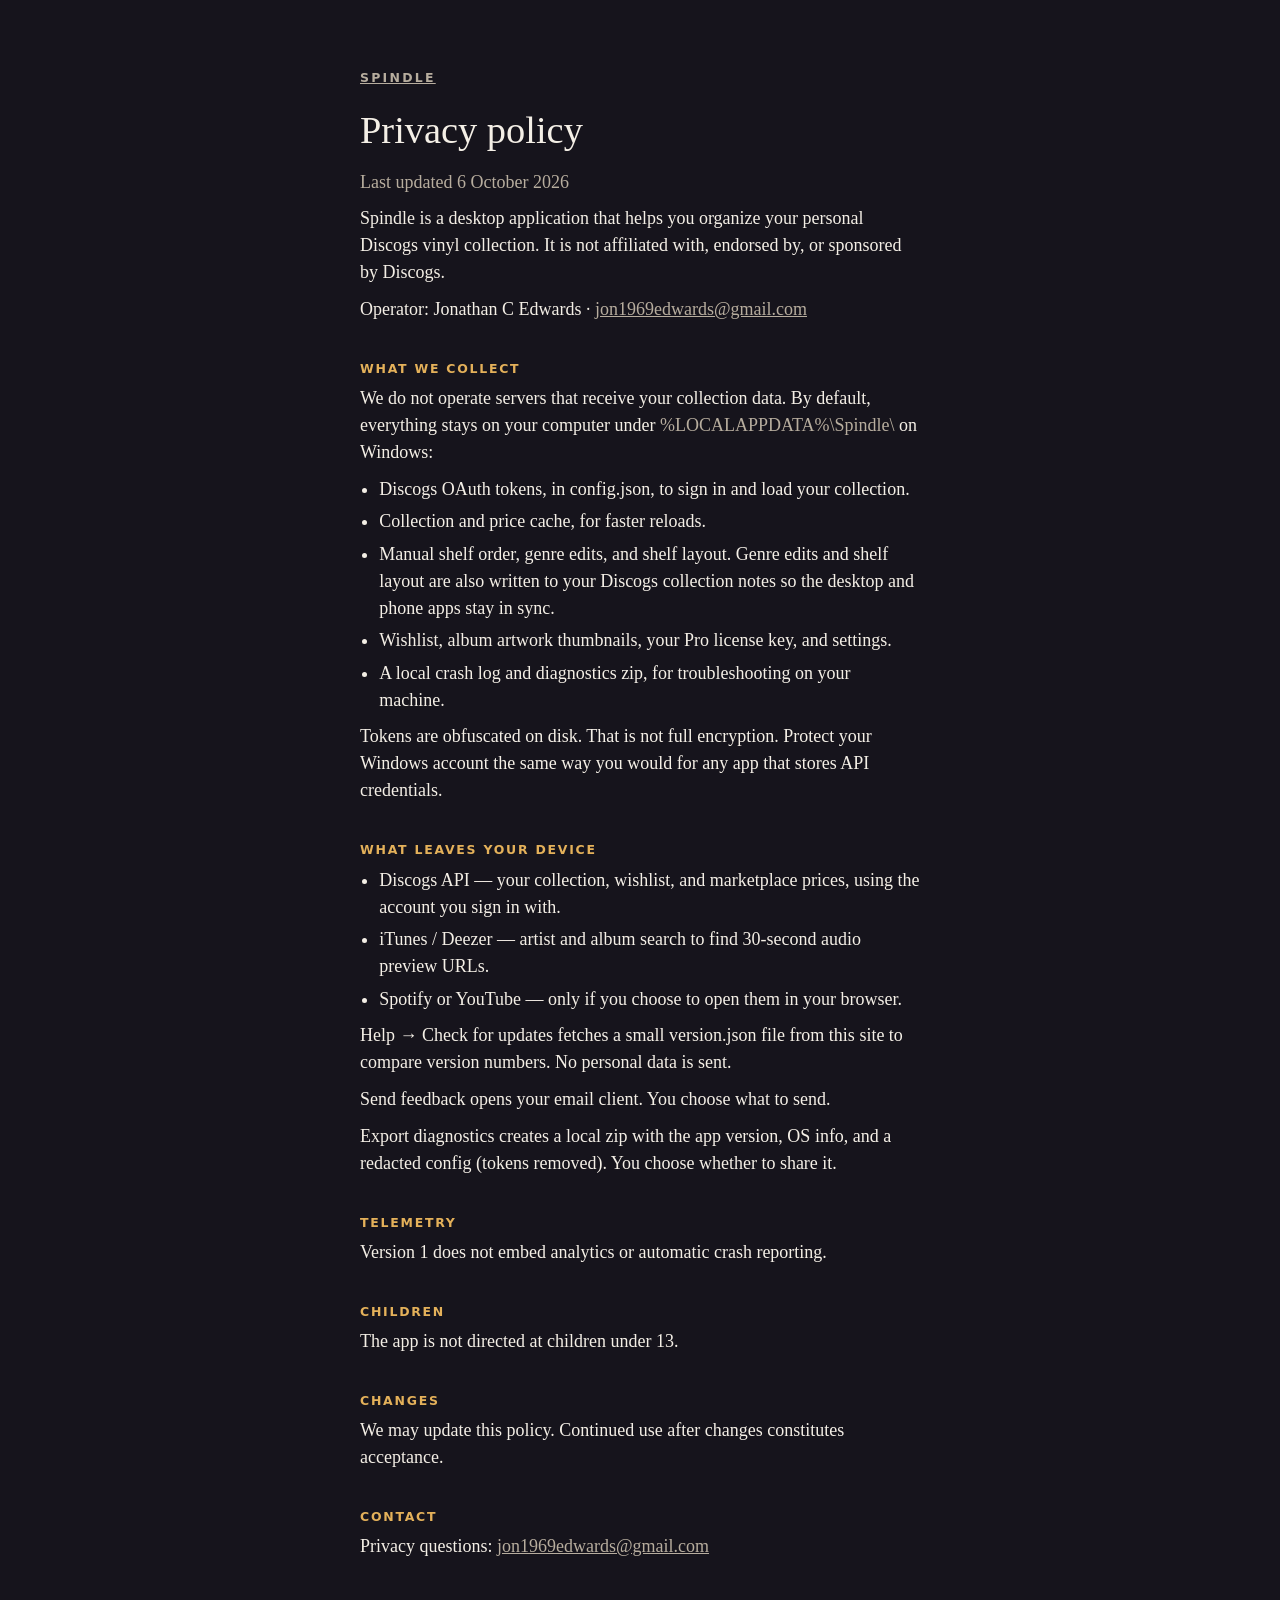
==== privacy.html @ 5f663c20 "Add the public Spindle page and update manifest. Co-authored-by: Cursor <cursoragent@cursor.com>" ====
<!DOCTYPE html>
<html lang="en">
<head>
  <meta charset="utf-8">
  <meta name="viewport" content="width=device-width, initial-scale=1">
  <title>Privacy policy — Spindle</title>
  <link rel="stylesheet" href="styles.css">
</head>
<body>
  <main>
    <p class="mark"><a href="index.html">Spindle</a></p>
    <h1>Privacy policy</h1>
    <p class="note">Last updated 6 October 2026</p>
    <p>
      Spindle is a desktop application that helps you organize your personal Discogs vinyl collection.
      It is not affiliated with, endorsed by, or sponsored by Discogs.
    </p>
    <p>Operator: Jonathan C Edwards · <a href="mailto:jon1969edwards@gmail.com">jon1969edwards@gmail.com</a></p>

    <h2>What we collect</h2>
    <p>
      We do not operate servers that receive your collection data. By default, everything stays on your
      computer under <span class="note">%LOCALAPPDATA%\Spindle\</span> on Windows:
    </p>
    <ul>
      <li>Discogs OAuth tokens, in config.json, to sign in and load your collection.</li>
      <li>Collection and price cache, for faster reloads.</li>
      <li>Manual shelf order, genre edits, and shelf layout. Genre edits and shelf layout are also written to your Discogs collection notes so the desktop and phone apps stay in sync.</li>
      <li>Wishlist, album artwork thumbnails, your Pro license key, and settings.</li>
      <li>A local crash log and diagnostics zip, for troubleshooting on your machine.</li>
    </ul>
    <p>
      Tokens are obfuscated on disk. That is not full encryption. Protect your Windows account the same way you would for any app that stores API credentials.
    </p>

    <h2>What leaves your device</h2>
    <ul>
      <li>Discogs API — your collection, wishlist, and marketplace prices, using the account you sign in with.</li>
      <li>iTunes / Deezer — artist and album search to find 30-second audio preview URLs.</li>
      <li>Spotify or YouTube — only if you choose to open them in your browser.</li>
    </ul>
    <p>
      Help → Check for updates fetches a small version.json file from this site to compare version numbers. No personal data is sent.
    </p>
    <p>Send feedback opens your email client. You choose what to send.</p>
    <p>
      Export diagnostics creates a local zip with the app version, OS info, and a redacted config (tokens removed). You choose whether to share it.
    </p>

    <h2>Telemetry</h2>
    <p>Version 1 does not embed analytics or automatic crash reporting.</p>

    <h2>Children</h2>
    <p>The app is not directed at children under 13.</p>

    <h2>Changes</h2>
    <p>We may update this policy. Continued use after changes constitutes acceptance.</p>

    <h2>Contact</h2>
    <p>Privacy questions: <a href="mailto:jon1969edwards@gmail.com">jon1969edwards@gmail.com</a></p>
  </main>
</body>
</html>
---- styles.css ----
:root {
  color-scheme: dark;
  --bg: #16141c;
  --ink: #f4efe6;
  --muted: #b7ad9e;
  --line: #3a342c;
  --accent: #e4b15a;
}

* { box-sizing: border-box; }

body {
  margin: 0;
  background: var(--bg);
  color: var(--ink);
  font: 18px/1.5 Georgia, "Iowan Old Style", Palatino, serif;
}

main {
  max-width: 38rem;
  margin: 0 auto;
  padding: 4.5rem 1.5rem 5rem;
}

.mark {
  margin: 0 0 1.5rem;
  letter-spacing: 0.18em;
  text-transform: uppercase;
  font: 600 0.78rem/1 system-ui, sans-serif;
  color: var(--accent);
}

h1 {
  margin: 0 0 1rem;
  font-size: 2.4rem;
  font-weight: 500;
  line-height: 1.15;
}

h2 {
  margin: 2.5rem 0 0.4rem;
  font: 600 0.78rem/1 system-ui, sans-serif;
  letter-spacing: 0.14em;
  text-transform: uppercase;
  color: var(--accent);
}

p { margin: 0.6rem 0; }

ul {
  margin: 0.6rem 0;
  padding-left: 1.2rem;
}

li { margin: 0.35rem 0; }

.lead { font-size: 1.15rem; }

.note, a { color: var(--muted); }

a:hover { color: var(--ink); }

.button {
  display: inline-block;
  margin-top: 0.4rem;
  padding: 0.55rem 0.9rem;
  border: 1px solid var(--line);
  color: var(--ink);
  text-decoration: none;
  font: 600 0.95rem/1 system-ui, sans-serif;
}

.button:hover { border-color: var(--accent); color: var(--ink); }
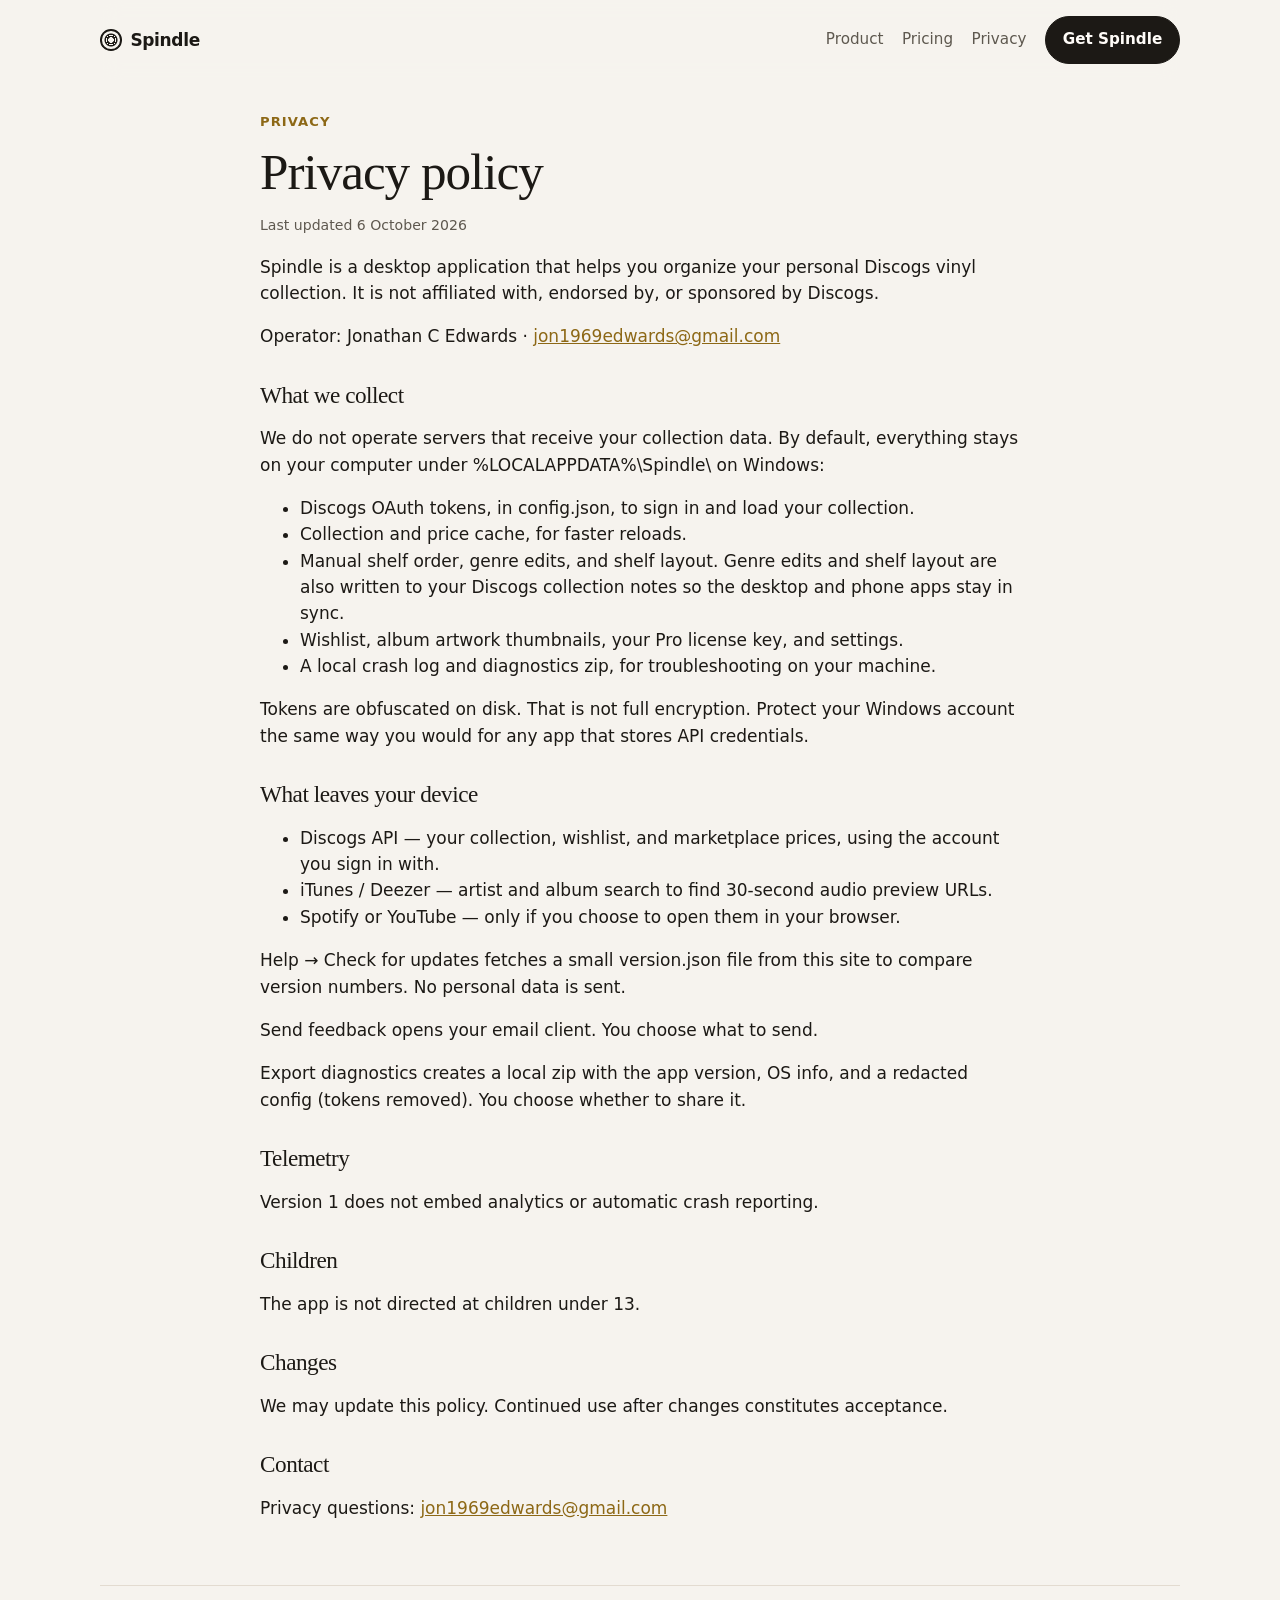
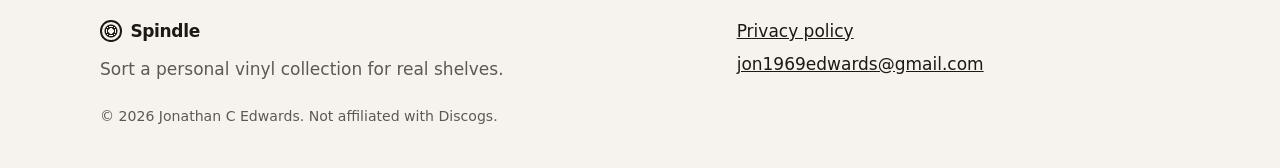
==== commit 13a02b55: "Restyle the public page as a product site. Co-authored-by: Cursor <cursoragent@cursor.com>" ====
--- a/privacy.html
+++ b/privacy.html
@@ -7,10 +7,23 @@
   <link rel="stylesheet" href="styles.css">
 </head>
 <body>
-  <main>
-    <p class="mark"><a href="index.html">Spindle</a></p>
+  <header class="site-header">
+    <a class="brand" href="index.html">
+      <span class="brand-mark" aria-hidden="true"></span>
+      Spindle
+    </a>
+    <nav class="nav">
+      <a href="index.html#product">Product</a>
+      <a href="index.html#pricing">Pricing</a>
+      <a href="privacy.html">Privacy</a>
+      <a class="nav-cta" href="index.html#download">Get Spindle</a>
+    </nav>
+  </header>
+
+  <main class="page">
+    <p class="eyebrow">Privacy</p>
     <h1>Privacy policy</h1>
-    <p class="note">Last updated 6 October 2026</p>
+    <p class="fine">Last updated 6 October 2026</p>
     <p>
       Spindle is a desktop application that helps you organize your personal Discogs vinyl collection.
       It is not affiliated with, endorsed by, or sponsored by Discogs.
@@ -20,7 +33,7 @@
     <h2>What we collect</h2>
     <p>
       We do not operate servers that receive your collection data. By default, everything stays on your
-      computer under <span class="note">%LOCALAPPDATA%\Spindle\</span> on Windows:
+      computer under %LOCALAPPDATA%\Spindle\ on Windows:
     </p>
     <ul>
       <li>Discogs OAuth tokens, in config.json, to sign in and load your collection.</li>
@@ -59,5 +72,20 @@
     <h2>Contact</h2>
     <p>Privacy questions: <a href="mailto:jon1969edwards@gmail.com">jon1969edwards@gmail.com</a></p>
   </main>
+
+  <footer class="site-footer">
+    <div>
+      <a class="brand" href="index.html">
+        <span class="brand-mark" aria-hidden="true"></span>
+        Spindle
+      </a>
+      <p>Sort a personal vinyl collection for real shelves.</p>
+    </div>
+    <div>
+      <a href="privacy.html">Privacy policy</a>
+      <a href="mailto:jon1969edwards@gmail.com">jon1969edwards@gmail.com</a>
+    </div>
+    <p class="fine">© 2026 Jonathan C Edwards. Not affiliated with Discogs.</p>
+  </footer>
 </body>
 </html>
--- a/styles.css
+++ b/styles.css
@@ -1,73 +1,369 @@
 :root {
-  color-scheme: dark;
-  --bg: #16141c;
-  --ink: #f4efe6;
-  --muted: #b7ad9e;
-  --line: #3a342c;
-  --accent: #e4b15a;
+  color-scheme: light;
+  --bg: #f6f3ee;
+  --paper: #fffcf8;
+  --ink: #1c1915;
+  --muted: #5e584f;
+  --line: #e3dbd0;
+  --gold: #8d6816;
+  --gold-soft: #f3e6c4;
+  --shadow: 0 18px 50px rgba(40, 28, 12, 0.08);
+  --sans: "Segoe UI", system-ui, sans-serif;
+  --serif: Georgia, "Iowan Old Style", Palatino, serif;
 }
 
 * { box-sizing: border-box; }
+
+html { scroll-behavior: smooth; }
 
 body {
   margin: 0;
   background: var(--bg);
   color: var(--ink);
-  font: 18px/1.5 Georgia, "Iowan Old Style", Palatino, serif;
-}
-
-main {
-  max-width: 38rem;
-  margin: 0 auto;
-  padding: 4.5rem 1.5rem 5rem;
-}
-
-.mark {
-  margin: 0 0 1.5rem;
-  letter-spacing: 0.18em;
-  text-transform: uppercase;
-  font: 600 0.78rem/1 system-ui, sans-serif;
-  color: var(--accent);
-}
-
-h1 {
-  margin: 0 0 1rem;
-  font-size: 2.4rem;
-  font-weight: 500;
-  line-height: 1.15;
-}
-
-h2 {
-  margin: 2.5rem 0 0.4rem;
-  font: 600 0.78rem/1 system-ui, sans-serif;
-  letter-spacing: 0.14em;
-  text-transform: uppercase;
-  color: var(--accent);
-}
-
-p { margin: 0.6rem 0; }
-
-ul {
-  margin: 0.6rem 0;
-  padding-left: 1.2rem;
-}
-
-li { margin: 0.35rem 0; }
-
-.lead { font-size: 1.15rem; }
-
-.note, a { color: var(--muted); }
-
-a:hover { color: var(--ink); }
-
-.button {
-  display: inline-block;
-  margin-top: 0.4rem;
-  padding: 0.55rem 0.9rem;
-  border: 1px solid var(--line);
+  font: 17px/1.55 var(--sans);
+}
+
+a { color: inherit; }
+
+img { max-width: 100%; }
+
+.site-header,
+.site-footer,
+.hero,
+.section {
+  width: min(1080px, calc(100% - 2.5rem));
+  margin-inline: auto;
+}
+
+.site-header {
+  display: flex;
+  align-items: center;
+  justify-content: space-between;
+  gap: 1rem;
+  padding: 1rem 0;
+  position: sticky;
+  top: 0;
+  z-index: 2;
+  background: color-mix(in srgb, var(--bg) 92%, transparent);
+  backdrop-filter: blur(10px);
+}
+
+.brand {
+  display: inline-flex;
+  align-items: center;
+  gap: 0.55rem;
   color: var(--ink);
   text-decoration: none;
-  font: 600 0.95rem/1 system-ui, sans-serif;
-}
-
-.button:hover { border-color: var(--accent); color: var(--ink); }
+  font-weight: 700;
+  letter-spacing: -0.02em;
+}
+
+.brand-mark {
+  width: 1.35rem;
+  height: 1.35rem;
+  border-radius: 50%;
+  background:
+    radial-gradient(circle at 50% 50%, var(--bg) 0 18%, var(--ink) 19% 28%, transparent 29%),
+    repeating-radial-gradient(circle at 50% 50%, var(--ink) 0 1px, transparent 2px 5px);
+  box-shadow: inset 0 0 0 2px var(--ink);
+}
+
+.nav {
+  display: flex;
+  align-items: center;
+  gap: 1.15rem;
+  font-size: 0.95rem;
+}
+
+.nav a { color: var(--muted); text-decoration: none; }
+.nav a:hover { color: var(--ink); }
+
+.nav-cta,
+.button {
+  display: inline-flex;
+  align-items: center;
+  justify-content: center;
+  padding: 0.7rem 1.05rem;
+  border-radius: 999px;
+  background: var(--ink);
+  color: var(--paper) !important;
+  text-decoration: none;
+  font-weight: 650;
+  border: 1px solid var(--ink);
+}
+
+.button-ghost {
+  background: transparent;
+  color: var(--ink) !important;
+}
+
+.button:hover { background: #000; }
+.button-ghost:hover { background: var(--paper); }
+
+.hero {
+  display: grid;
+  grid-template-columns: 1.15fr 0.85fr;
+  gap: 3rem;
+  align-items: center;
+  padding: 3.2rem 0 4.5rem;
+}
+
+.eyebrow {
+  margin: 0 0 0.8rem;
+  color: var(--gold);
+  font-size: 0.82rem;
+  font-weight: 700;
+  letter-spacing: 0.08em;
+  text-transform: uppercase;
+}
+
+h1, h2, h3 { font-family: var(--serif); font-weight: 500; letter-spacing: -0.02em; }
+
+h1 {
+  margin: 0;
+  font-size: clamp(2.5rem, 5vw, 4.1rem);
+  line-height: 1.05;
+}
+
+.lede {
+  margin: 1.1rem 0 0;
+  max-width: 38rem;
+  color: var(--muted);
+  font-size: 1.12rem;
+}
+
+.hero-actions {
+  display: flex;
+  flex-wrap: wrap;
+  gap: 0.7rem;
+  margin-top: 1.5rem;
+}
+
+.fine {
+  margin: 1rem 0 0;
+  color: var(--muted);
+  font-size: 0.88rem;
+}
+
+.hero-stage { display: flex; justify-content: center; }
+
+.cabinet {
+  width: min(100%, 360px);
+  padding: 0.9rem;
+  border-radius: 18px;
+  background: #2a241c;
+  box-shadow: var(--shadow);
+}
+
+.cabinet-top {
+  margin-bottom: 0.7rem;
+  color: #f3d48a;
+  font-size: 0.78rem;
+  letter-spacing: 0.12em;
+  text-transform: uppercase;
+}
+
+.bay {
+  display: flex;
+  align-items: end;
+  gap: 3px;
+  height: 132px;
+  margin-top: 0.55rem;
+  padding: 0.45rem;
+  border-radius: 8px;
+  background: #14110e;
+}
+
+.spine {
+  flex: 1;
+  height: 100%;
+  border-radius: 2px;
+}
+
+.s1 { background: #8d3b2f; }
+.s2 { background: #d7c4a3; }
+.s3 { background: #1f4b3a; }
+.s4 { background: #c9a24e; }
+.s5 { background: #24324a; }
+.s6 { background: #efe7da; }
+.s7 { background: #6b3f55; }
+.s8 { background: #3d3428; }
+
+.section { padding: 1rem 0 4.5rem; }
+
+.section-tint {
+  width: 100%;
+  max-width: none;
+  padding: 4rem 0;
+  background: #efeae2;
+}
+
+.section-tint .section-intro,
+.section-tint .plans {
+  width: min(1080px, calc(100% - 2.5rem));
+  margin-inline: auto;
+}
+
+.section-intro { max-width: 40rem; margin-bottom: 2rem; }
+
+h2 { margin: 0 0 0.6rem; font-size: clamp(1.8rem, 3vw, 2.5rem); line-height: 1.15; }
+h3 { margin: 0 0 0.45rem; font-size: 1.45rem; }
+
+.section-intro p,
+.feature p,
+.plan li,
+.cta-band p { color: var(--muted); }
+
+.features { display: grid; gap: 1rem; }
+
+.feature {
+  display: grid;
+  grid-template-columns: 0.9fr 1.1fr;
+  gap: 1.5rem;
+  align-items: center;
+  padding: 1.25rem;
+  border: 1px solid var(--line);
+  border-radius: 18px;
+  background: var(--paper);
+}
+
+.feature-flip { grid-template-columns: 1.1fr 0.9fr; }
+.feature-flip .feature-visual { order: 2; }
+
+.feature-visual {
+  min-height: 150px;
+  padding: 1rem 1.1rem;
+  border-radius: 12px;
+  background: #f3eee6;
+}
+
+.shelf-list p,
+.export-card p,
+.price-row {
+  margin: 0.35rem 0;
+  color: var(--ink);
+  font-size: 0.95rem;
+}
+
+.shelf-list b {
+  display: inline-block;
+  width: 1.2rem;
+  color: var(--gold);
+}
+
+.dim { color: var(--muted) !important; font-size: 0.85rem !important; }
+
+.file {
+  padding: 0.45rem 0.6rem;
+  border-radius: 8px;
+  background: white;
+  font-family: Consolas, "Courier New", monospace;
+  font-size: 0.86rem !important;
+}
+
+.price-row {
+  display: flex;
+  justify-content: space-between;
+  padding: 0.45rem 0;
+  border-bottom: 1px solid var(--line);
+}
+
+.plans {
+  display: grid;
+  grid-template-columns: 1fr 1fr;
+  gap: 1rem;
+}
+
+.plan {
+  padding: 1.4rem 1.4rem 1.2rem;
+  border: 1px solid var(--line);
+  border-radius: 18px;
+  background: var(--paper);
+}
+
+.plan-pro {
+  background: var(--ink);
+  color: var(--paper);
+  border-color: var(--ink);
+}
+
+.plan-pro li,
+.plan-pro .plan-note { color: #d9d0c4; }
+
+.plan-price {
+  margin: 0.2rem 0 0.8rem;
+  font-family: var(--serif);
+  font-size: 2.4rem;
+}
+
+.plan-price span {
+  font-family: var(--sans);
+  font-size: 1rem;
+  color: #d9d0c4;
+}
+
+.plan ul { margin: 0; padding-left: 1.1rem; }
+.plan li { margin: 0.4rem 0; }
+.plan-note { margin: 1rem 0 0; font-size: 0.92rem; }
+
+.cta-band {
+  display: flex;
+  align-items: center;
+  justify-content: space-between;
+  gap: 1.5rem;
+  margin-bottom: 3rem;
+  padding: 1.6rem 1.5rem;
+  border-radius: 18px;
+  background: var(--gold-soft);
+}
+
+.cta-band h2 { margin-bottom: 0.35rem; }
+.cta-band p { margin: 0; max-width: 38rem; }
+
+.site-footer {
+  display: grid;
+  grid-template-columns: 1.4fr 1fr;
+  gap: 1rem;
+  padding: 2rem 0 2.5rem;
+  border-top: 1px solid var(--line);
+}
+
+.site-footer p { margin: 0.45rem 0 0; color: var(--muted); }
+
+.site-footer div:last-of-type {
+  display: flex;
+  flex-direction: column;
+  gap: 0.4rem;
+}
+
+.site-footer .fine { grid-column: 1 / -1; }
+
+.page {
+  width: min(760px, calc(100% - 2.5rem));
+  margin: 2rem auto 4rem;
+}
+
+.page h1 { font-size: clamp(2.2rem, 4vw, 3.2rem); }
+.page h2 {
+  margin-top: 2rem;
+  font-size: 1.45rem;
+}
+.page a { color: var(--gold); }
+
+@media (max-width: 800px) {
+  .hero,
+  .feature,
+  .feature-flip,
+  .plans,
+  .cta-band,
+  .site-footer {
+    grid-template-columns: 1fr;
+    display: grid;
+  }
+
+  .feature-flip .feature-visual { order: 0; }
+
+  .site-header { align-items: flex-start; }
+  .nav { flex-wrap: wrap; justify-content: flex-end; }
+  .hero { padding-top: 1.6rem; }
+}
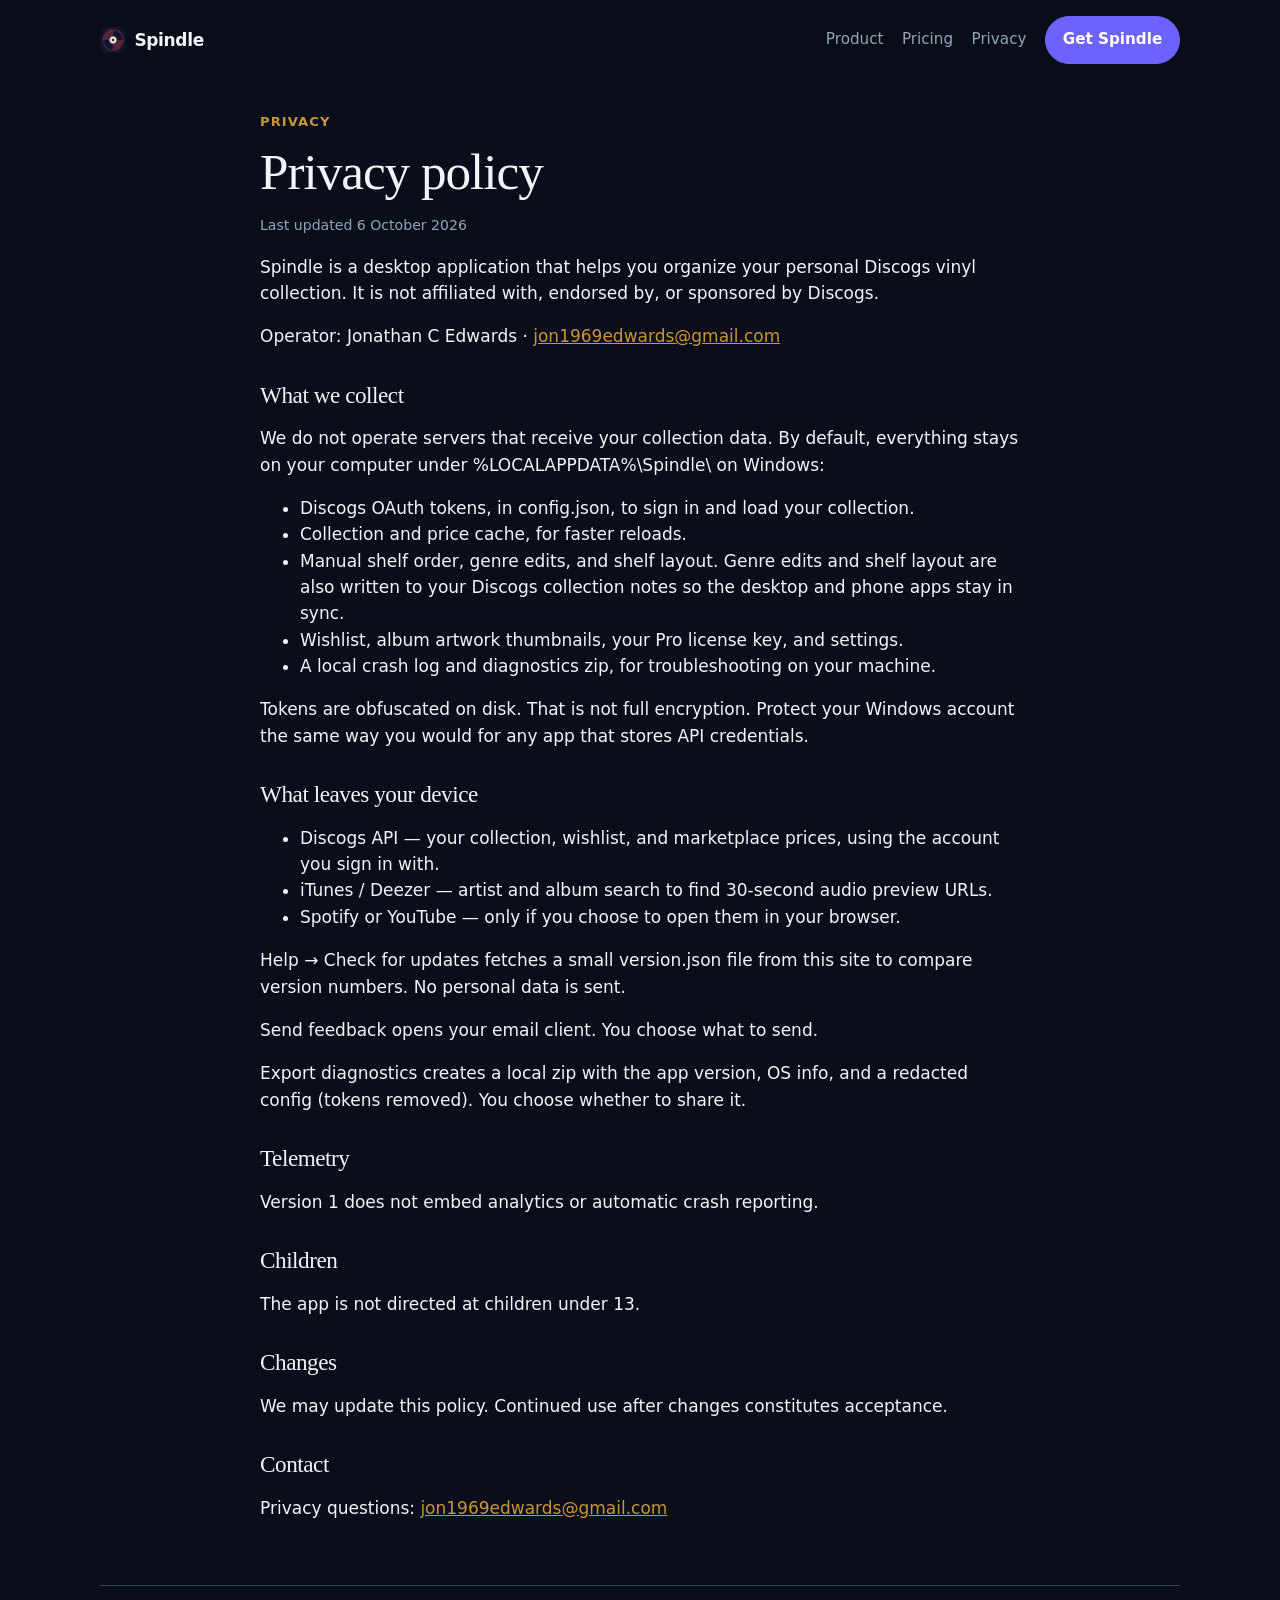
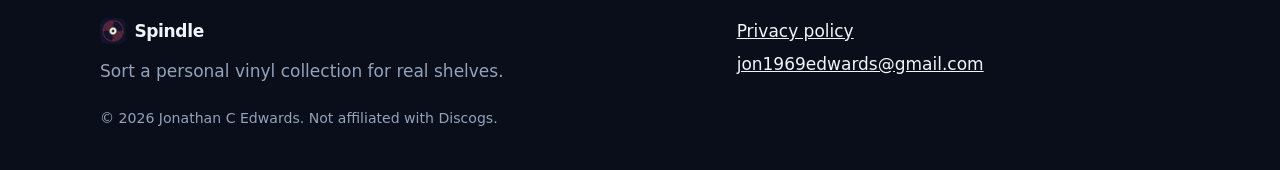
==== commit 54a309b6: "Update index and privacy pages with logo images and favicon; enhance styles for dark mode and improv" ====
--- a/privacy.html
+++ b/privacy.html
@@ -4,12 +4,13 @@
   <meta charset="utf-8">
   <meta name="viewport" content="width=device-width, initial-scale=1">
   <title>Privacy policy — Spindle</title>
+  <link rel="icon" href="assets/logo-mark.png" type="image/png">
   <link rel="stylesheet" href="styles.css">
 </head>
 <body>
   <header class="site-header">
     <a class="brand" href="index.html">
-      <span class="brand-mark" aria-hidden="true"></span>
+      <img class="brand-mark" src="assets/logo-mark.png" alt="">
       Spindle
     </a>
     <nav class="nav">
@@ -76,7 +77,7 @@
   <footer class="site-footer">
     <div>
       <a class="brand" href="index.html">
-        <span class="brand-mark" aria-hidden="true"></span>
+        <img class="brand-mark" src="assets/logo-mark.png" alt="">
         Spindle
       </a>
       <p>Sort a personal vinyl collection for real shelves.</p>
--- a/styles.css
+++ b/styles.css
@@ -1,13 +1,15 @@
 :root {
-  color-scheme: light;
-  --bg: #f6f3ee;
-  --paper: #fffcf8;
-  --ink: #1c1915;
-  --muted: #5e584f;
-  --line: #e3dbd0;
-  --gold: #8d6816;
-  --gold-soft: #f3e6c4;
-  --shadow: 0 18px 50px rgba(40, 28, 12, 0.08);
+  color-scheme: dark;
+  --bg: #0a0e1a;
+  --paper: #121826;
+  --panel: #1e293b;
+  --ink: #f1f5f9;
+  --muted: #94a3b8;
+  --line: #334155;
+  --gold: #c9943a;
+  --accent: #6c63ff;
+  --accent-hover: #5a52d5;
+  --shadow: 0 24px 60px rgba(0, 0, 0, 0.35);
   --sans: "Segoe UI", system-ui, sans-serif;
   --serif: Georgia, "Iowan Old Style", Palatino, serif;
 }
@@ -15,6 +17,12 @@
 * { box-sizing: border-box; }
 
 html { scroll-behavior: smooth; }
+
+#product,
+#pricing,
+#download {
+  scroll-margin-top: 5.25rem;
+}
 
 body {
   margin: 0;
@@ -24,6 +32,12 @@
 }
 
 a { color: inherit; }
+
+a:focus-visible,
+.button:focus-visible {
+  outline: 2px solid var(--accent);
+  outline-offset: 3px;
+}
 
 img { max-width: 100%; }
 
@@ -59,13 +73,10 @@
 }
 
 .brand-mark {
-  width: 1.35rem;
-  height: 1.35rem;
-  border-radius: 50%;
-  background:
-    radial-gradient(circle at 50% 50%, var(--bg) 0 18%, var(--ink) 19% 28%, transparent 29%),
-    repeating-radial-gradient(circle at 50% 50%, var(--ink) 0 1px, transparent 2px 5px);
-  box-shadow: inset 0 0 0 2px var(--ink);
+  width: 1.6rem;
+  height: 1.6rem;
+  border-radius: 6px;
+  display: block;
 }
 
 .nav {
@@ -85,27 +96,28 @@
   justify-content: center;
   padding: 0.7rem 1.05rem;
   border-radius: 999px;
-  background: var(--ink);
-  color: var(--paper) !important;
+  background: var(--accent);
+  color: #fff !important;
   text-decoration: none;
   font-weight: 650;
-  border: 1px solid var(--ink);
+  border: 1px solid var(--accent);
 }
 
 .button-ghost {
   background: transparent;
   color: var(--ink) !important;
-}
-
-.button:hover { background: #000; }
-.button-ghost:hover { background: var(--paper); }
+  border-color: var(--line);
+}
+
+.button:hover { background: var(--accent-hover); border-color: var(--accent-hover); }
+.button-ghost:hover { background: var(--panel); }
 
 .hero {
   display: grid;
-  grid-template-columns: 1.15fr 0.85fr;
-  gap: 3rem;
-  align-items: center;
-  padding: 3.2rem 0 4.5rem;
+  grid-template-columns: 1fr 1.15fr;
+  gap: 2.5rem;
+  align-items: center;
+  padding: 2.4rem 0 4rem;
 }
 
 .eyebrow {
@@ -121,7 +133,7 @@
 
 h1 {
   margin: 0;
-  font-size: clamp(2.5rem, 5vw, 4.1rem);
+  font-size: clamp(2.4rem, 4.6vw, 3.7rem);
   line-height: 1.05;
 }
 
@@ -145,49 +157,15 @@
   font-size: 0.88rem;
 }
 
-.hero-stage { display: flex; justify-content: center; }
-
-.cabinet {
-  width: min(100%, 360px);
-  padding: 0.9rem;
-  border-radius: 18px;
-  background: #2a241c;
+.shot {
+  display: block;
+  width: 100%;
+  height: auto;
+  border-radius: 12px;
+  border: 1px solid var(--line);
+  background: #0a0e1a;
   box-shadow: var(--shadow);
 }
-
-.cabinet-top {
-  margin-bottom: 0.7rem;
-  color: #f3d48a;
-  font-size: 0.78rem;
-  letter-spacing: 0.12em;
-  text-transform: uppercase;
-}
-
-.bay {
-  display: flex;
-  align-items: end;
-  gap: 3px;
-  height: 132px;
-  margin-top: 0.55rem;
-  padding: 0.45rem;
-  border-radius: 8px;
-  background: #14110e;
-}
-
-.spine {
-  flex: 1;
-  height: 100%;
-  border-radius: 2px;
-}
-
-.s1 { background: #8d3b2f; }
-.s2 { background: #d7c4a3; }
-.s3 { background: #1f4b3a; }
-.s4 { background: #c9a24e; }
-.s5 { background: #24324a; }
-.s6 { background: #efe7da; }
-.s7 { background: #6b3f55; }
-.s8 { background: #3d3428; }
 
 .section { padding: 1rem 0 4.5rem; }
 
@@ -195,7 +173,7 @@
   width: 100%;
   max-width: none;
   padding: 4rem 0;
-  background: #efeae2;
+  background: #0f1419;
 }
 
 .section-tint .section-intro,
@@ -218,8 +196,8 @@
 
 .feature {
   display: grid;
-  grid-template-columns: 0.9fr 1.1fr;
-  gap: 1.5rem;
+  grid-template-columns: 1fr;
+  gap: 1.15rem;
   align-items: center;
   padding: 1.25rem;
   border: 1px solid var(--line);
@@ -227,45 +205,32 @@
   background: var(--paper);
 }
 
-.feature-flip { grid-template-columns: 1.1fr 0.9fr; }
+.feature-flip { grid-template-columns: 0.85fr 1.15fr; }
 .feature-flip .feature-visual { order: 2; }
 
 .feature-visual {
   min-height: 150px;
   padding: 1rem 1.1rem;
   border-radius: 12px;
-  background: #f3eee6;
-}
-
-.shelf-list p,
-.export-card p,
-.price-row {
+  background: #0f1419;
+  border: 1px solid var(--line);
+}
+
+.feature .shot {
+  box-shadow: none;
+}
+
+.export-card p {
   margin: 0.35rem 0;
   color: var(--ink);
-  font-size: 0.95rem;
-}
-
-.shelf-list b {
-  display: inline-block;
-  width: 1.2rem;
-  color: var(--gold);
-}
-
-.dim { color: var(--muted) !important; font-size: 0.85rem !important; }
+}
 
 .file {
-  padding: 0.45rem 0.6rem;
+  padding: 0.55rem 0.7rem;
   border-radius: 8px;
-  background: white;
+  background: var(--panel);
   font-family: Consolas, "Courier New", monospace;
   font-size: 0.86rem !important;
-}
-
-.price-row {
-  display: flex;
-  justify-content: space-between;
-  padding: 0.45rem 0;
-  border-bottom: 1px solid var(--line);
 }
 
 .plans {
@@ -282,24 +247,25 @@
 }
 
 .plan-pro {
-  background: var(--ink);
-  color: var(--paper);
-  border-color: var(--ink);
+  background: #16122e;
+  color: var(--ink);
+  border-color: var(--accent);
 }
 
 .plan-pro li,
-.plan-pro .plan-note { color: #d9d0c4; }
+.plan-pro .plan-note { color: var(--muted); }
 
 .plan-price {
   margin: 0.2rem 0 0.8rem;
   font-family: var(--serif);
   font-size: 2.4rem;
+  color: var(--ink);
 }
 
 .plan-price span {
   font-family: var(--sans);
   font-size: 1rem;
-  color: #d9d0c4;
+  color: var(--muted);
 }
 
 .plan ul { margin: 0; padding-left: 1.1rem; }
@@ -314,7 +280,8 @@
   margin-bottom: 3rem;
   padding: 1.6rem 1.5rem;
   border-radius: 18px;
-  background: var(--gold-soft);
+  border: 1px solid var(--line);
+  background: var(--paper);
 }
 
 .cta-band h2 { margin-bottom: 0.35rem; }
@@ -365,5 +332,5 @@
 
   .site-header { align-items: flex-start; }
   .nav { flex-wrap: wrap; justify-content: flex-end; }
-  .hero { padding-top: 1.6rem; }
-}
+  .hero { padding-top: 1.4rem; }
+}
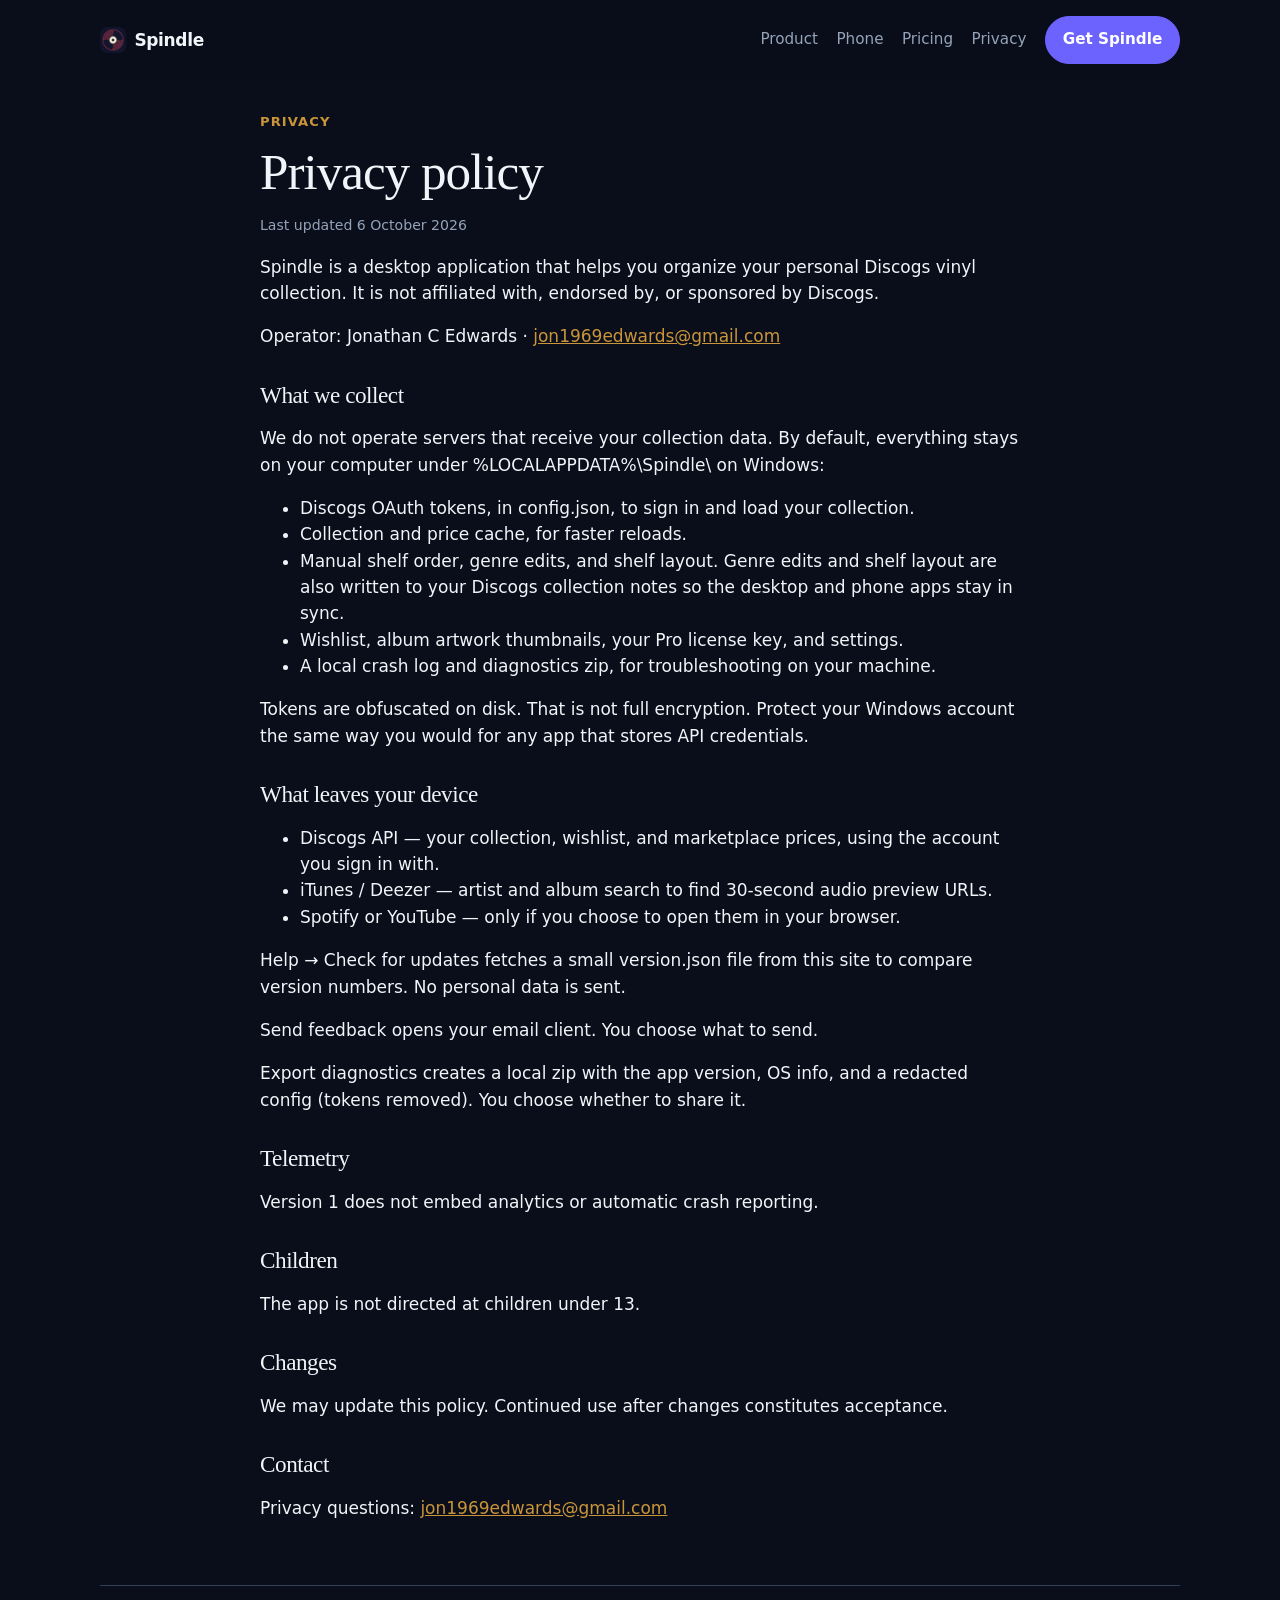
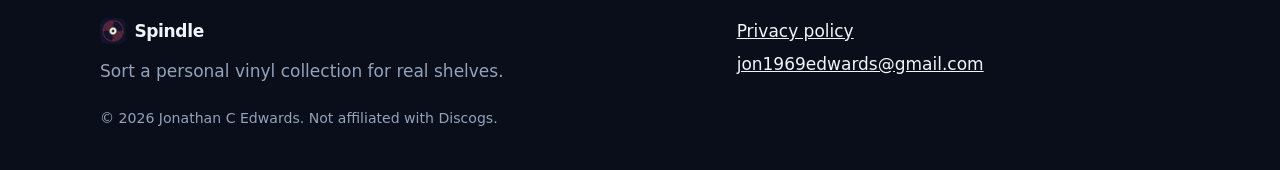
==== commit 153b8b6d: "Add Android companion section to product site, update navigation links, and enhance styles for phone" ====
--- a/privacy.html
+++ b/privacy.html
@@ -15,6 +15,7 @@
     </a>
     <nav class="nav">
       <a href="index.html#product">Product</a>
+      <a href="index.html#phone">Phone</a>
       <a href="index.html#pricing">Pricing</a>
       <a href="privacy.html">Privacy</a>
       <a class="nav-cta" href="index.html#download">Get Spindle</a>
--- a/styles.css
+++ b/styles.css
@@ -19,6 +19,7 @@
 html { scroll-behavior: smooth; }
 
 #product,
+#phone,
 #pricing,
 #download {
   scroll-margin-top: 5.25rem;
@@ -225,6 +226,49 @@
   color: var(--ink);
 }
 
+.section-phone {
+  padding-top: 2rem;
+}
+
+.section-phone .section-intro {
+  max-width: 42rem;
+}
+
+.phone-row {
+  display: grid;
+  grid-template-columns: repeat(3, minmax(0, 1fr));
+  gap: 1.25rem;
+  align-items: start;
+}
+
+.phone-frame {
+  margin: 0;
+  padding: 0.7rem 0.7rem 0.85rem;
+  border-radius: 28px;
+  border: 1px solid var(--line);
+  background: #1a1a2e;
+  box-shadow: var(--shadow);
+}
+
+.phone-frame img {
+  display: block;
+  width: 100%;
+  height: auto;
+  border-radius: 18px;
+  border: 1px solid rgba(201, 148, 58, 0.28);
+  background: #1a1a2e;
+}
+
+.phone-frame figcaption {
+  margin: 0.7rem 0 0;
+  text-align: center;
+  color: var(--gold);
+  font-size: 0.9rem;
+  font-weight: 700;
+  letter-spacing: 0.06em;
+  text-transform: uppercase;
+}
+
 .file {
   padding: 0.55rem 0.7rem;
   border-radius: 8px;
@@ -321,6 +365,7 @@
   .hero,
   .feature,
   .feature-flip,
+  .phone-row,
   .plans,
   .cta-band,
   .site-footer {
@@ -328,6 +373,11 @@
     display: grid;
   }
 
+  .phone-frame {
+    max-width: 22rem;
+    margin-inline: auto;
+  }
+
   .feature-flip .feature-visual { order: 0; }
 
   .site-header { align-items: flex-start; }
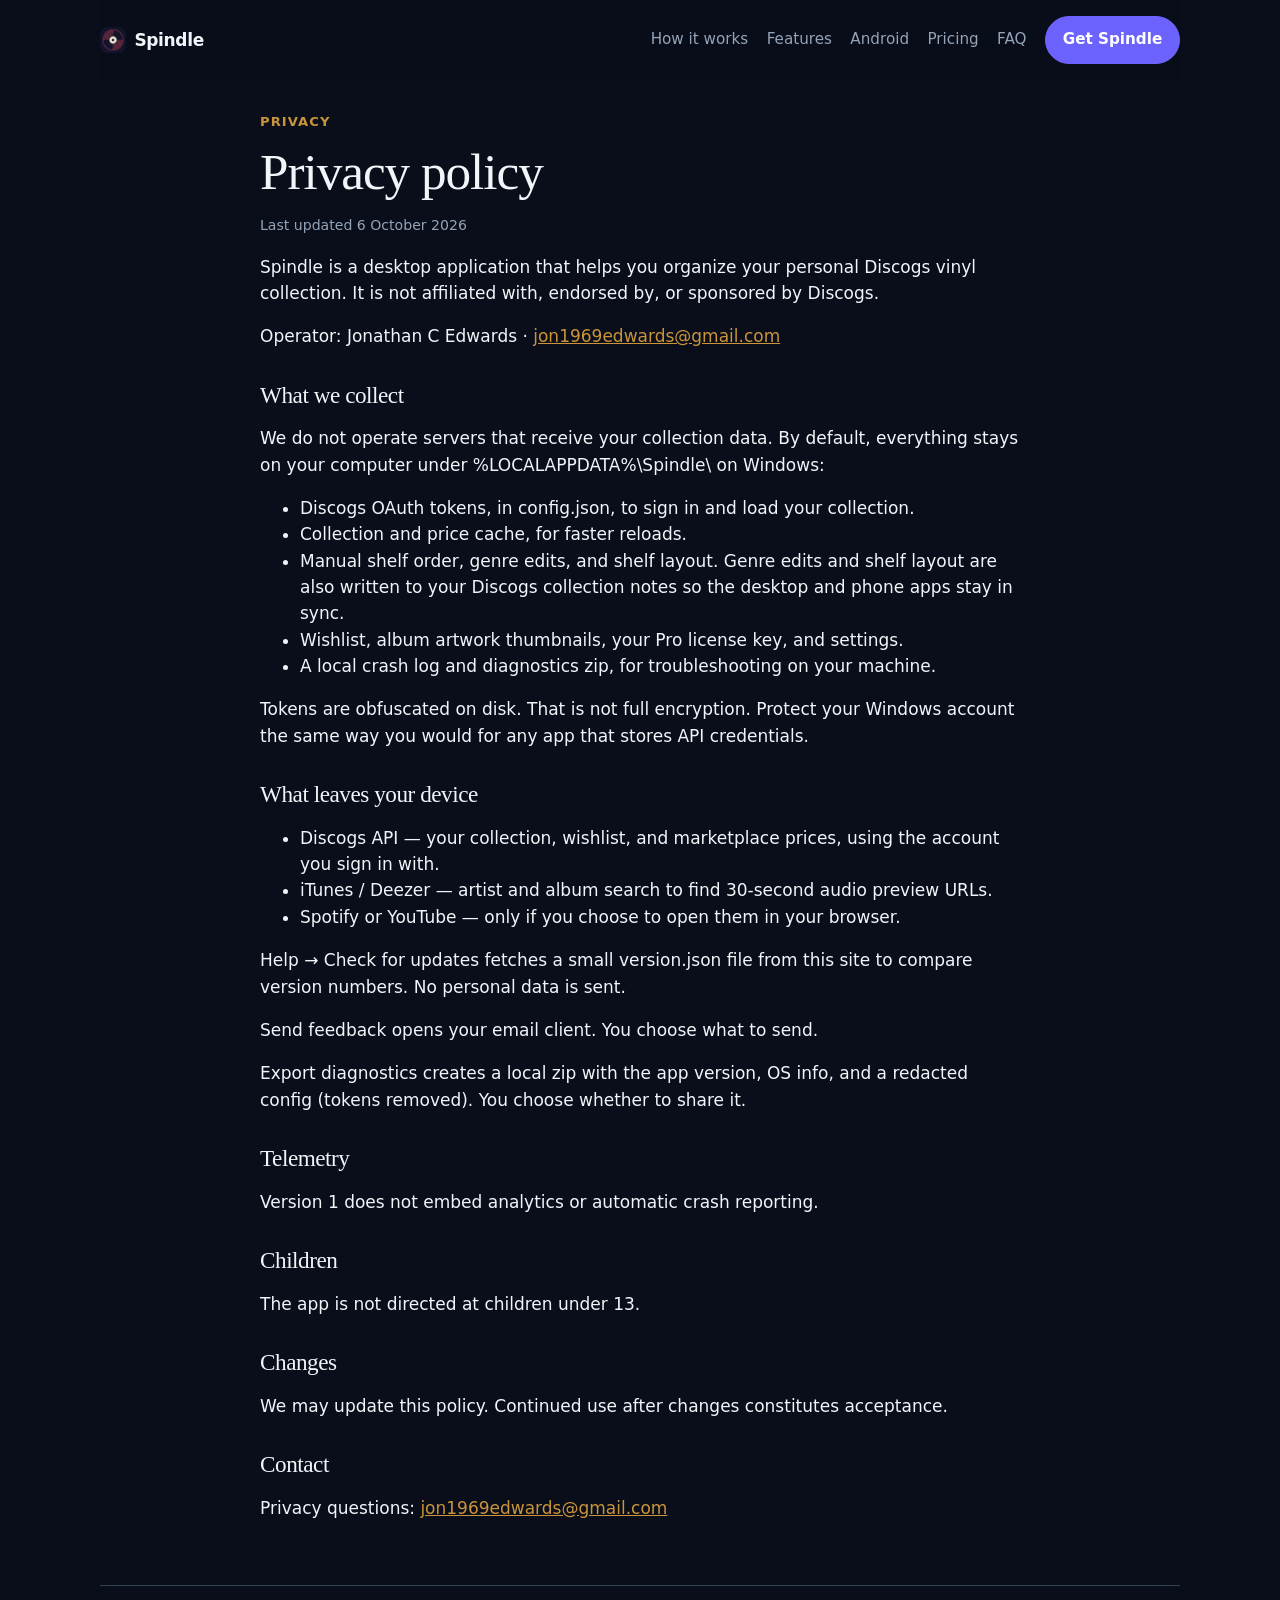
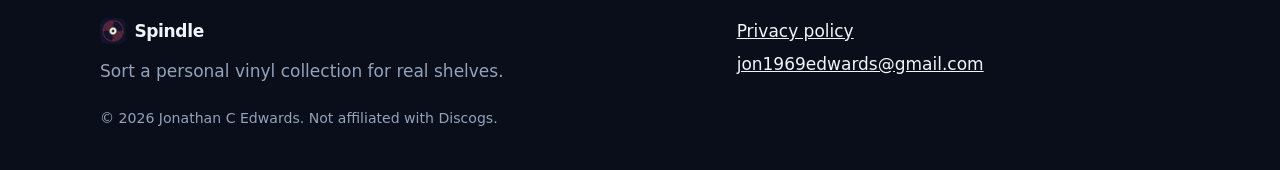
==== commit 0cc9df8e: "Revise product site content and navigation for clarity and consistency. Update hero section copy, ad" ====
--- a/privacy.html
+++ b/privacy.html
@@ -14,10 +14,11 @@
       Spindle
     </a>
     <nav class="nav">
-      <a href="index.html#product">Product</a>
-      <a href="index.html#phone">Phone</a>
+      <a href="index.html#how">How it works</a>
+      <a href="index.html#product">Features</a>
+      <a href="index.html#phone">Android</a>
       <a href="index.html#pricing">Pricing</a>
-      <a href="privacy.html">Privacy</a>
+      <a href="index.html#faq">FAQ</a>
       <a class="nav-cta" href="index.html#download">Get Spindle</a>
     </nav>
   </header>
--- a/styles.css
+++ b/styles.css
@@ -21,7 +21,9 @@
 #product,
 #phone,
 #pricing,
-#download {
+#download,
+#how,
+#faq {
   scroll-margin-top: 5.25rem;
 }
 
@@ -113,10 +115,27 @@
 .button:hover { background: var(--accent-hover); border-color: var(--accent-hover); }
 .button-ghost:hover { background: var(--panel); }
 
+.button-disabled,
+.button[aria-disabled="true"] {
+  background: var(--panel);
+  border-color: var(--line);
+  color: var(--muted) !important;
+  cursor: not-allowed;
+  opacity: 0.85;
+  pointer-events: none;
+  user-select: none;
+}
+
+.button-disabled:hover,
+.button[aria-disabled="true"]:hover {
+  background: var(--panel);
+  border-color: var(--line);
+}
+
 .hero {
   display: grid;
-  grid-template-columns: 1fr 1.15fr;
-  gap: 2.5rem;
+  grid-template-columns: minmax(16rem, 0.92fr) minmax(0, 1.28fr);
+  gap: 2rem;
   align-items: center;
   padding: 2.4rem 0 4rem;
 }
@@ -152,6 +171,14 @@
   margin-top: 1.5rem;
 }
 
+.hero-meta {
+  margin: 0.85rem 0 0;
+  max-width: 38rem;
+  color: var(--gold);
+  font-size: 0.95rem;
+  font-weight: 600;
+}
+
 .fine {
   margin: 1rem 0 0;
   color: var(--muted);
@@ -168,6 +195,86 @@
   box-shadow: var(--shadow);
 }
 
+.hero-pair {
+  display: grid;
+  grid-template-columns: minmax(0, 1fr) minmax(8.5rem, 11.25rem);
+  gap: 0.9rem;
+  align-items: center;
+}
+
+.hero-phone {
+  align-self: stretch;
+  display: flex;
+}
+
+.hero-phone .phone-frame {
+  display: flex;
+  flex-direction: column;
+  justify-content: center;
+  height: 100%;
+}
+
+.zoom {
+  display: block;
+  color: inherit;
+  text-decoration: none;
+  cursor: zoom-in;
+  border-radius: inherit;
+}
+
+.zoom:hover img {
+  filter: brightness(1.07);
+}
+
+.zoom:focus-visible {
+  outline: 2px solid var(--accent);
+  outline-offset: 3px;
+}
+
+.lightbox {
+  position: relative;
+  max-width: min(96vw, 1400px);
+  max-height: 94vh;
+  margin: auto;
+  padding: 2.4rem 1.1rem 1.1rem;
+  border: 1px solid var(--line);
+  border-radius: 14px;
+  background: #0a0e1a;
+  color: var(--ink);
+}
+
+.lightbox::backdrop {
+  background: rgba(4, 6, 14, 0.82);
+}
+
+.lightbox img {
+  display: block;
+  max-width: min(92vw, 1360px);
+  max-height: calc(94vh - 3.2rem);
+  width: auto;
+  height: auto;
+  margin: 0 auto;
+  border-radius: 8px;
+}
+
+.lightbox-close {
+  position: absolute;
+  top: 0.45rem;
+  right: 0.55rem;
+  padding: 0.25rem 0.55rem;
+  border: 0;
+  border-radius: 999px;
+  background: var(--panel);
+  color: var(--ink);
+  font: 0.85rem/1.2 var(--sans);
+  cursor: pointer;
+}
+
+.lightbox-close:hover {
+  background: var(--accent);
+  color: #fff;
+}
+
 .section { padding: 1rem 0 4.5rem; }
 
 .section-tint {
@@ -191,7 +298,95 @@
 .section-intro p,
 .feature p,
 .plan li,
+.steps p,
+.faq p,
 .cta-band p { color: var(--muted); }
+
+.steps {
+  list-style: none;
+  margin: 0;
+  padding: 0;
+  display: grid;
+  grid-template-columns: repeat(3, minmax(0, 1fr));
+  gap: 1rem;
+  counter-reset: step;
+}
+
+.steps li {
+  position: relative;
+  padding: 1.25rem 1.2rem 1.15rem;
+  border: 1px solid var(--line);
+  border-radius: 18px;
+  background: var(--paper);
+  counter-increment: step;
+}
+
+.steps li::before {
+  content: counter(step);
+  display: inline-flex;
+  align-items: center;
+  justify-content: center;
+  width: 1.7rem;
+  height: 1.7rem;
+  margin-bottom: 0.7rem;
+  border-radius: 999px;
+  background: var(--accent-muted, rgba(108, 99, 255, 0.18));
+  color: var(--ink);
+  font-family: var(--sans);
+  font-size: 0.85rem;
+  font-weight: 700;
+}
+
+.steps h3 { margin-bottom: 0.35rem; }
+.steps p { margin: 0; }
+
+.trust-line {
+  margin: 1.5rem 0 0;
+  padding: 0.85rem 1rem;
+  max-width: 40rem;
+  border-left: 3px solid var(--gold);
+  background: color-mix(in srgb, var(--panel) 70%, transparent);
+  color: var(--ink);
+  font-weight: 600;
+}
+
+.faq {
+  display: grid;
+  gap: 0.65rem;
+  max-width: 44rem;
+}
+
+.faq details {
+  border: 1px solid var(--line);
+  border-radius: 14px;
+  background: var(--paper);
+  padding: 0.15rem 1rem 0.15rem;
+}
+
+.faq summary {
+  cursor: pointer;
+  list-style: none;
+  padding: 0.95rem 0;
+  font-weight: 650;
+}
+
+.faq summary::-webkit-details-marker { display: none; }
+
+.faq summary::after {
+  content: "+";
+  float: right;
+  color: var(--gold);
+  font-weight: 700;
+}
+
+.faq details[open] summary::after { content: "–"; }
+
+.faq p {
+  margin: 0 0 1rem;
+  padding-right: 1rem;
+}
+
+.faq a { color: var(--gold); }
 
 .features { display: grid; gap: 1rem; }
 
@@ -242,6 +437,7 @@
 }
 
 .phone-frame {
+  display: block;
   margin: 0;
   padding: 0.7rem 0.7rem 0.85rem;
   border-radius: 28px;
@@ -331,6 +527,13 @@
 .cta-band h2 { margin-bottom: 0.35rem; }
 .cta-band p { margin: 0; max-width: 38rem; }
 
+.cta-actions {
+  display: flex;
+  flex-wrap: wrap;
+  gap: 0.7rem;
+  justify-content: flex-end;
+}
+
 .site-footer {
   display: grid;
   grid-template-columns: 1.4fr 1fr;
@@ -367,20 +570,31 @@
   .feature-flip,
   .phone-row,
   .plans,
+  .steps,
   .cta-band,
   .site-footer {
     grid-template-columns: 1fr;
     display: grid;
   }
 
+  .hero-pair {
+    grid-template-columns: minmax(0, 1fr) 6.75rem;
+  }
+
   .phone-frame {
     max-width: 22rem;
     margin-inline: auto;
   }
 
+  .hero-phone .phone-frame {
+    max-width: none;
+    margin-inline: 0;
+  }
+
   .feature-flip .feature-visual { order: 0; }
 
   .site-header { align-items: flex-start; }
   .nav { flex-wrap: wrap; justify-content: flex-end; }
+  .nav a:not(.nav-cta) { font-size: 0.88rem; }
   .hero { padding-top: 1.4rem; }
 }
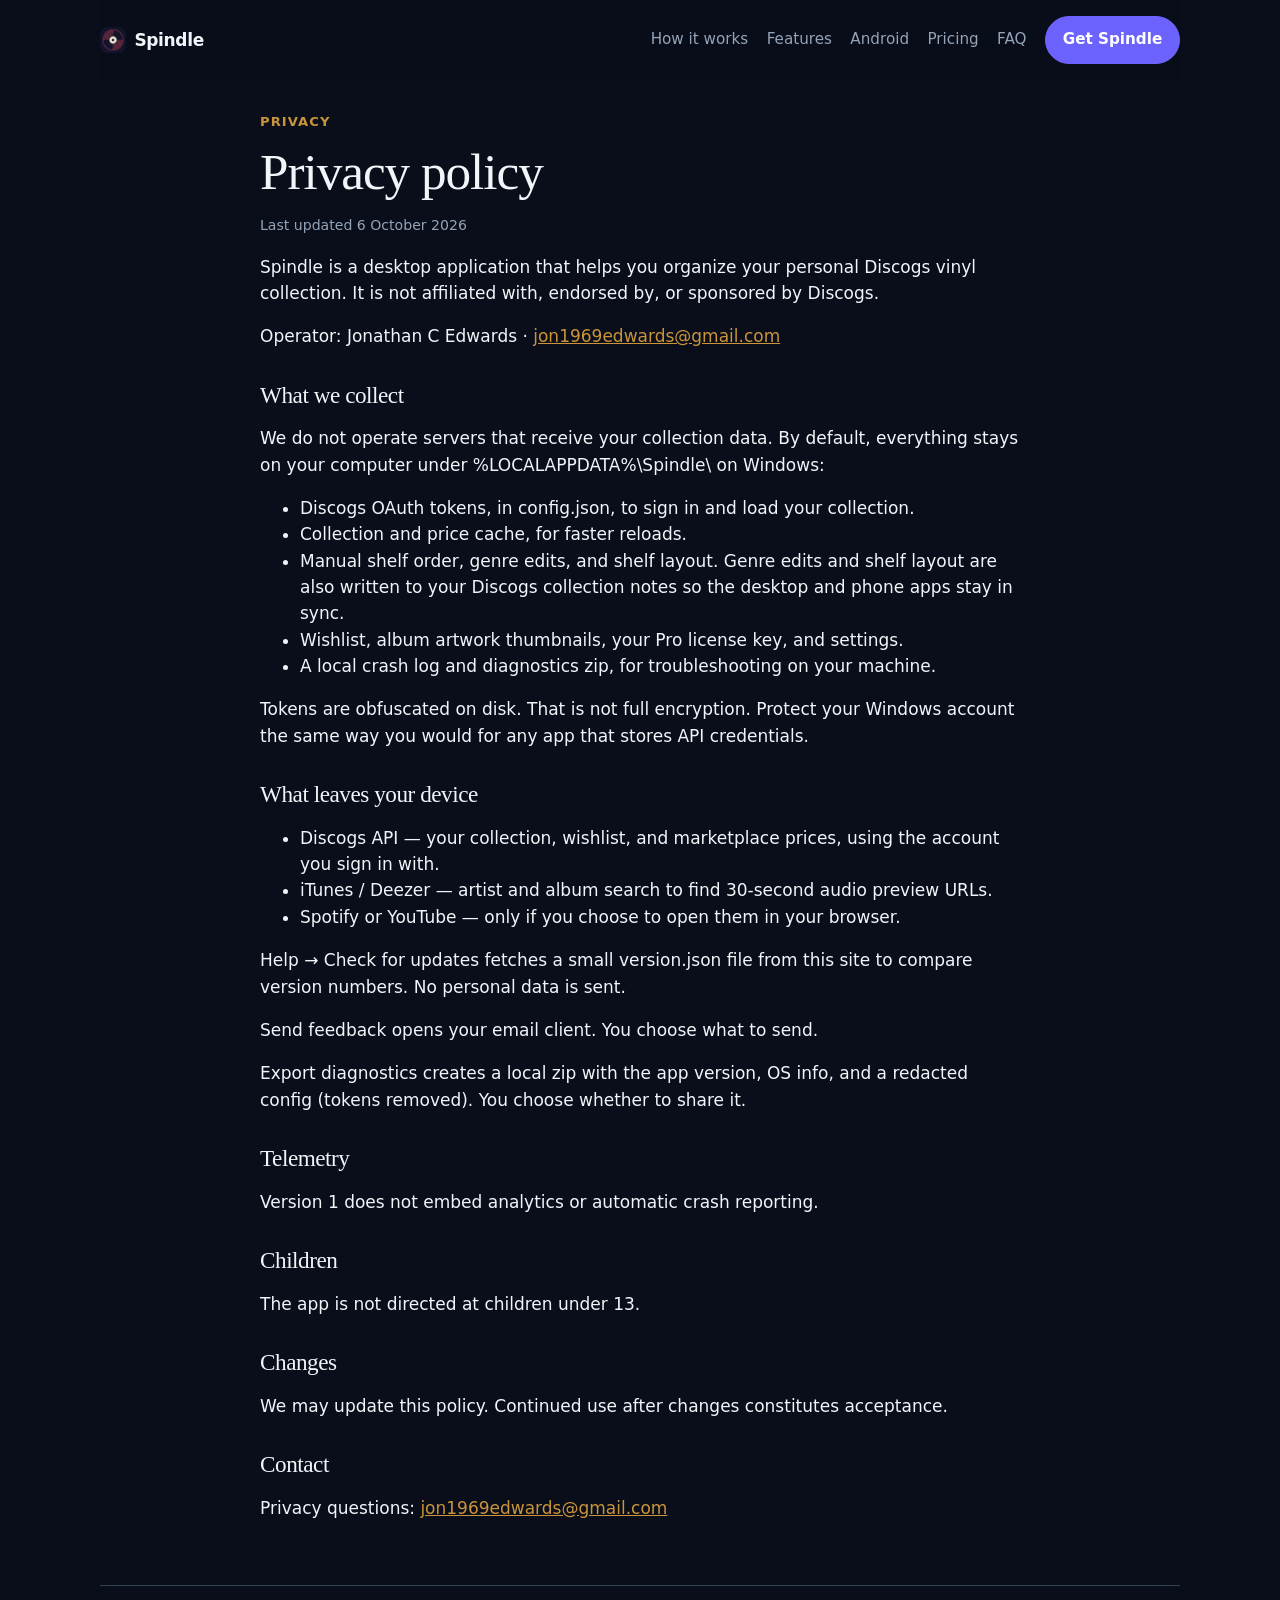
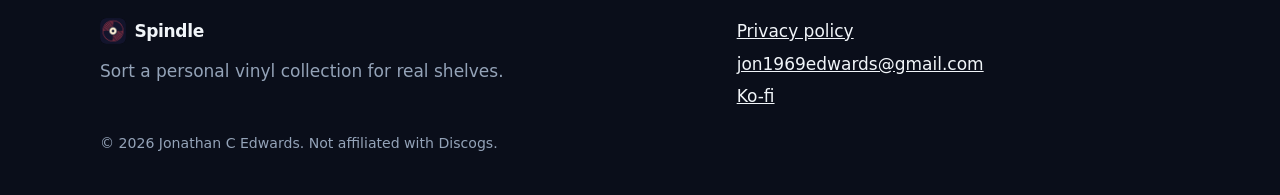
==== commit 702024f4: "Add Ko-fi support link to Handoff, index, and privacy pages for user contributions." ====
--- a/privacy.html
+++ b/privacy.html
@@ -4,6 +4,17 @@
   <meta charset="utf-8">
   <meta name="viewport" content="width=device-width, initial-scale=1">
   <title>Privacy policy — Spindle</title>
+  <meta name="description" content="Spindle privacy policy. Collection data stays on your devices. Not affiliated with Discogs.">
+  <link rel="canonical" href="https://jon1969edwards.github.io/spindle/privacy.html">
+  <meta name="theme-color" content="#0a0e1a">
+  <meta property="og:type" content="website">
+  <meta property="og:url" content="https://jon1969edwards.github.io/spindle/privacy.html">
+  <meta property="og:title" content="Privacy policy — Spindle">
+  <meta property="og:description" content="Spindle privacy policy. Collection data stays on your devices. Not affiliated with Discogs.">
+  <meta property="og:image" content="https://jon1969edwards.github.io/spindle/assets/logo-mark.png">
+  <meta name="twitter:card" content="summary">
+  <meta name="twitter:title" content="Privacy policy — Spindle">
+  <meta name="twitter:description" content="Spindle privacy policy. Collection data stays on your devices. Not affiliated with Discogs.">
   <link rel="icon" href="assets/logo-mark.png" type="image/png">
   <link rel="stylesheet" href="styles.css">
 </head>
@@ -13,7 +24,10 @@
       <img class="brand-mark" src="assets/logo-mark.png" alt="">
       Spindle
     </a>
-    <nav class="nav">
+    <button type="button" class="nav-toggle" aria-expanded="false" aria-controls="site-nav" aria-label="Open menu">
+      <span class="nav-toggle-bars" aria-hidden="true"></span>
+    </button>
+    <nav class="nav" id="site-nav">
       <a href="index.html#how">How it works</a>
       <a href="index.html#product">Features</a>
       <a href="index.html#phone">Android</a>
@@ -87,8 +101,29 @@
     <div>
       <a href="privacy.html">Privacy policy</a>
       <a href="mailto:jon1969edwards@gmail.com">jon1969edwards@gmail.com</a>
+      <a href="https://ko-fi.com/jonathan1969edwards">Ko-fi</a>
     </div>
     <p class="fine">© 2026 Jonathan C Edwards. Not affiliated with Discogs.</p>
   </footer>
+
+  <script>
+    (function () {
+      var toggle = document.querySelector(".nav-toggle");
+      var nav = document.getElementById("site-nav");
+      if (toggle && nav) {
+        function setOpen(open) {
+          toggle.setAttribute("aria-expanded", open ? "true" : "false");
+          toggle.setAttribute("aria-label", open ? "Close menu" : "Open menu");
+          document.body.classList.toggle("nav-open", open);
+        }
+        toggle.addEventListener("click", function () {
+          setOpen(toggle.getAttribute("aria-expanded") !== "true");
+        });
+        nav.querySelectorAll("a").forEach(function (link) {
+          link.addEventListener("click", function () { setOpen(false); });
+        });
+      }
+    })();
+  </script>
 </body>
 </html>
--- a/styles.css
+++ b/styles.css
@@ -63,6 +63,7 @@
   z-index: 2;
   background: color-mix(in srgb, var(--bg) 92%, transparent);
   backdrop-filter: blur(10px);
+  flex-wrap: wrap;
 }
 
 .brand {
@@ -80,6 +81,65 @@
   height: 1.6rem;
   border-radius: 6px;
   display: block;
+}
+
+.nav-toggle {
+  display: none;
+  width: 2.5rem;
+  height: 2.5rem;
+  margin-left: auto;
+  padding: 0;
+  border: 1px solid var(--line);
+  border-radius: 10px;
+  background: var(--panel);
+  color: var(--ink);
+  cursor: pointer;
+  align-items: center;
+  justify-content: center;
+}
+
+.nav-toggle:focus-visible {
+  outline: 2px solid var(--accent);
+  outline-offset: 3px;
+}
+
+.nav-toggle-bars,
+.nav-toggle-bars::before,
+.nav-toggle-bars::after {
+  display: block;
+  width: 1.1rem;
+  height: 2px;
+  background: var(--ink);
+  border-radius: 1px;
+  transition: transform 0.15s ease, opacity 0.15s ease;
+}
+
+.nav-toggle-bars {
+  position: relative;
+}
+
+.nav-toggle-bars::before,
+.nav-toggle-bars::after {
+  content: "";
+  position: absolute;
+  left: 0;
+}
+
+.nav-toggle-bars::before { top: -6px; }
+.nav-toggle-bars::after { top: 6px; }
+
+body.nav-open .nav-toggle-bars {
+  background: transparent;
+}
+
+body.nav-open .nav-toggle-bars::before {
+  top: 0;
+  transform: rotate(45deg);
+}
+
+body.nav-open .nav-toggle-bars::after {
+  top: 0;
+  transform: rotate(-45deg);
 }
 
 .nav {
@@ -429,6 +489,29 @@
   max-width: 42rem;
 }
 
+.callout {
+  margin: 1.25rem 0 0;
+  max-width: 42rem;
+  padding: 1rem 1.15rem;
+  border: 1px solid color-mix(in srgb, var(--gold) 45%, var(--line));
+  border-radius: 14px;
+  background: color-mix(in srgb, var(--gold) 8%, var(--paper));
+}
+
+.callout h3 {
+  margin: 0 0 0.35rem;
+  font-family: var(--sans);
+  font-size: 1.05rem;
+  font-weight: 700;
+  color: var(--gold);
+  letter-spacing: 0;
+}
+
+.callout p {
+  margin: 0;
+  color: var(--muted);
+}
+
 .phone-row {
   display: grid;
   grid-template-columns: repeat(3, minmax(0, 1fr));
@@ -453,6 +536,20 @@
   border-radius: 18px;
   border: 1px solid rgba(201, 148, 58, 0.28);
   background: #1a1a2e;
+}
+
+.phone-row .phone-frame img {
+  aspect-ratio: 341 / 697;
+  object-fit: cover;
+  object-position: center 40%;
+}
+
+.phone-row .phone-frame:nth-child(2) img {
+  object-position: center 18%;
+}
+
+.phone-row .phone-frame:nth-child(3) img {
+  object-position: center 72%;
 }
 
 .phone-frame figcaption {
@@ -492,6 +589,19 @@
   border-color: var(--accent);
 }
 
+.plan-badge {
+  display: inline-block;
+  margin: 0 0 0.35rem;
+  padding: 0.2rem 0.55rem;
+  border-radius: 999px;
+  background: color-mix(in srgb, var(--gold) 18%, transparent);
+  color: var(--gold);
+  font-size: 0.78rem;
+  font-weight: 700;
+  letter-spacing: 0.06em;
+  text-transform: uppercase;
+}
+
 .plan-pro li,
 .plan-pro .plan-note { color: var(--muted); }
 
@@ -526,6 +636,18 @@
 
 .cta-band h2 { margin-bottom: 0.35rem; }
 .cta-band p { margin: 0; max-width: 38rem; }
+
+.cta-contact {
+  margin-top: 0.75rem !important;
+  font-size: 0.95rem;
+}
+
+.cta-contact a {
+  color: var(--gold);
+  text-decoration: none;
+}
+
+.cta-contact a:hover { text-decoration: underline; }
 
 .cta-actions {
   display: flex;
@@ -593,8 +715,34 @@
 
   .feature-flip .feature-visual { order: 0; }
 
-  .site-header { align-items: flex-start; }
-  .nav { flex-wrap: wrap; justify-content: flex-end; }
-  .nav a:not(.nav-cta) { font-size: 0.88rem; }
+  .site-header {
+    align-items: center;
+    flex-wrap: nowrap;
+  }
+
+  .nav-toggle { display: inline-flex; }
+
+  .nav {
+    display: none;
+    flex-direction: column;
+    align-items: stretch;
+    gap: 0.15rem;
+    width: 100%;
+    padding: 0.35rem 0 0.5rem;
+    border-top: 1px solid var(--line);
+  }
+
+  body.nav-open .nav { display: flex; }
+
+  .nav a {
+    padding: 0.7rem 0.35rem;
+    font-size: 1rem;
+  }
+
+  .nav .nav-cta {
+    margin-top: 0.35rem;
+    width: 100%;
+  }
+
   .hero { padding-top: 1.4rem; }
 }
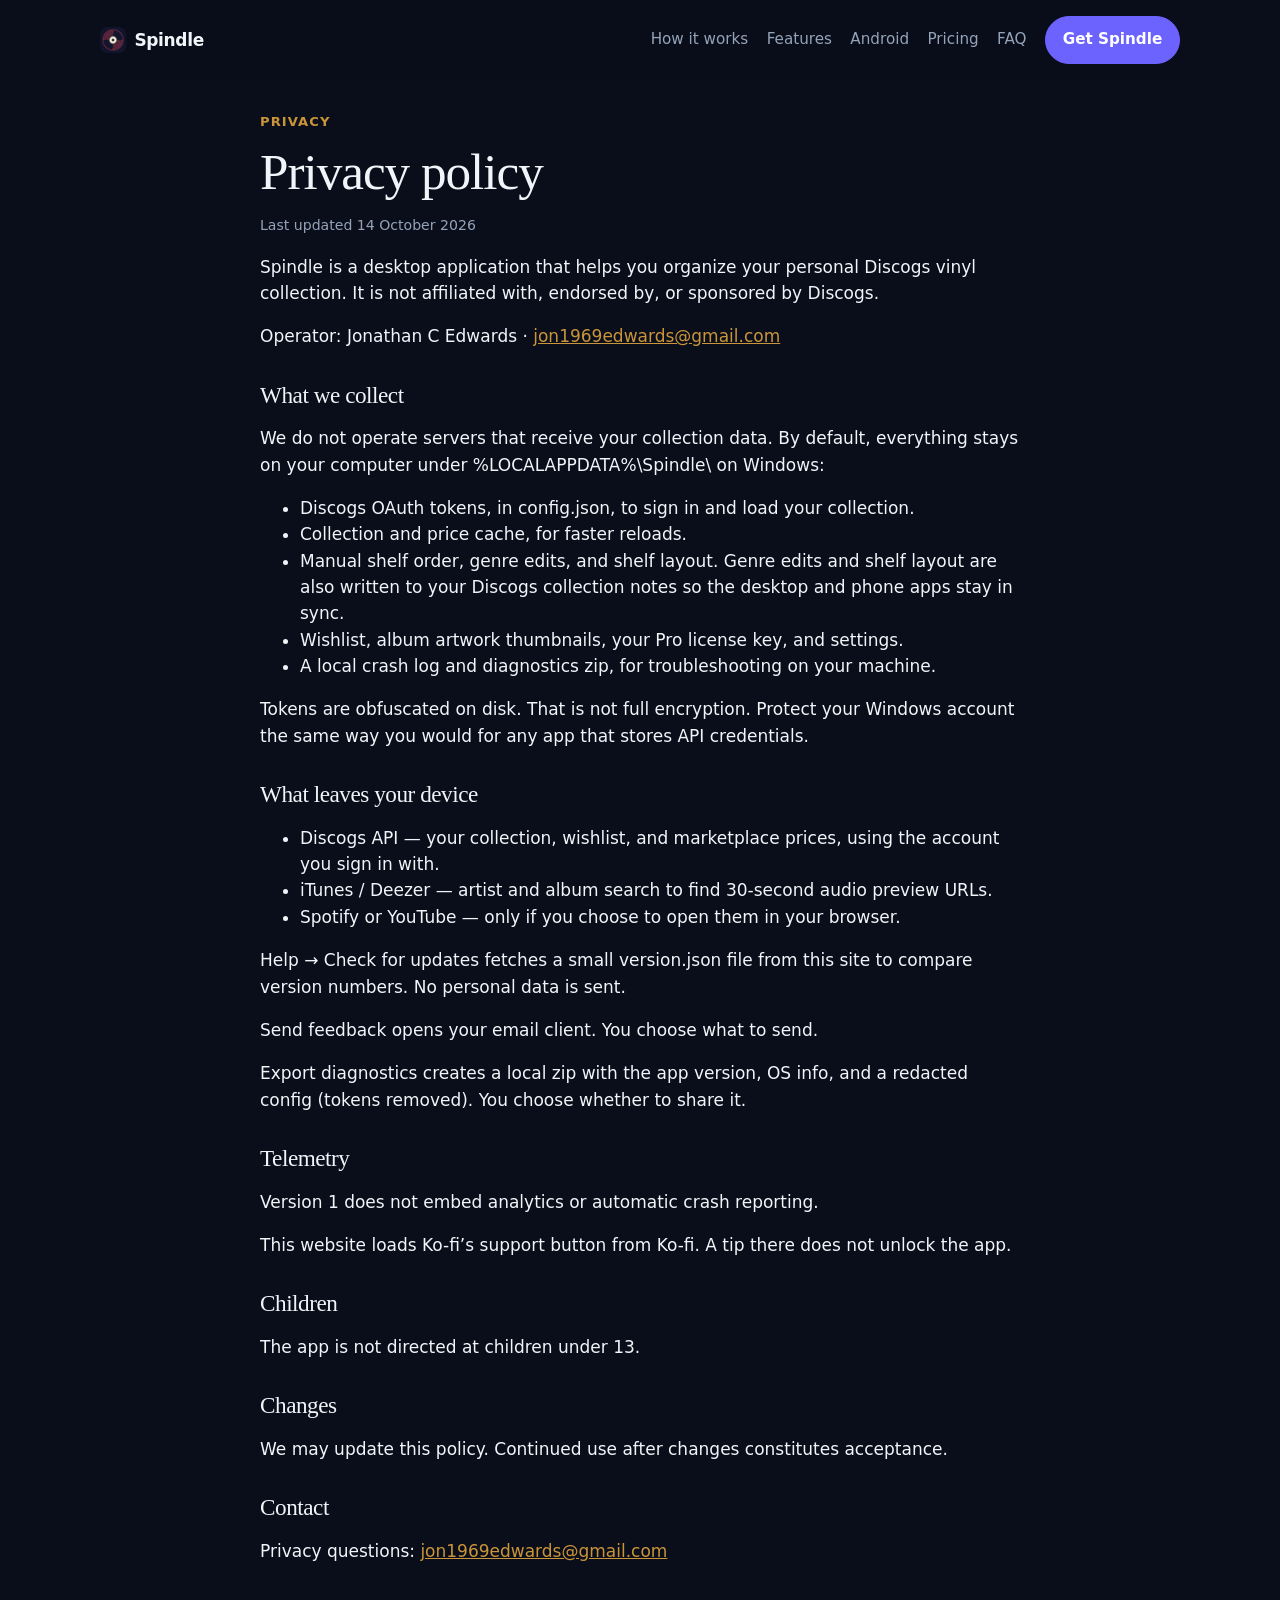
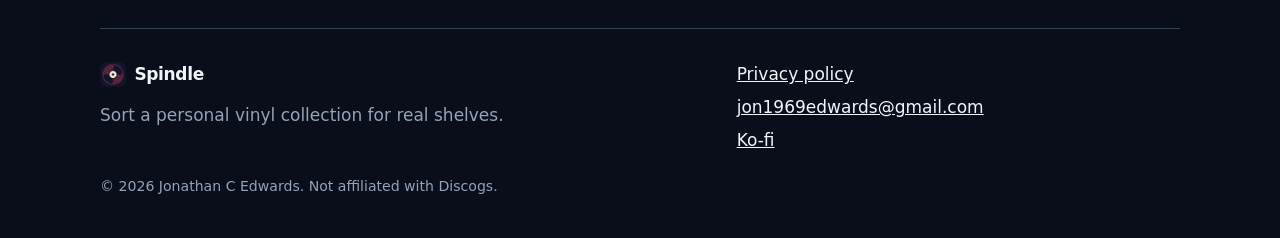
==== commit c151fe9e: "Update Ko-fi support integration across pages, replacing button style with a text link in index.html" ====
--- a/privacy.html
+++ b/privacy.html
@@ -40,7 +40,7 @@
   <main class="page">
     <p class="eyebrow">Privacy</p>
     <h1>Privacy policy</h1>
-    <p class="fine">Last updated 6 October 2026</p>
+    <p class="fine">Last updated 14 October 2026</p>
     <p>
       Spindle is a desktop application that helps you organize your personal Discogs vinyl collection.
       It is not affiliated with, endorsed by, or sponsored by Discogs.
@@ -79,6 +79,7 @@
 
     <h2>Telemetry</h2>
     <p>Version 1 does not embed analytics or automatic crash reporting.</p>
+    <p>This website loads Ko-fi’s support button from Ko-fi. A tip there does not unlock the app.</p>
 
     <h2>Children</h2>
     <p>The app is not directed at children under 13.</p>
@@ -125,5 +126,14 @@
       }
     })();
   </script>
+  <script src="https://storage.ko-fi.com/cdn/scripts/overlay-widget.js"></script>
+  <script>
+    kofiWidgetOverlay.draw("jonathan1969edwards", {
+      "type": "floating-chat",
+      "floating-chat.donateButton.text": "Buy me a record",
+      "floating-chat.donateButton.background-color": "#c9943a",
+      "floating-chat.donateButton.text-color": "#1a1206"
+    });
+  </script>
 </body>
 </html>
